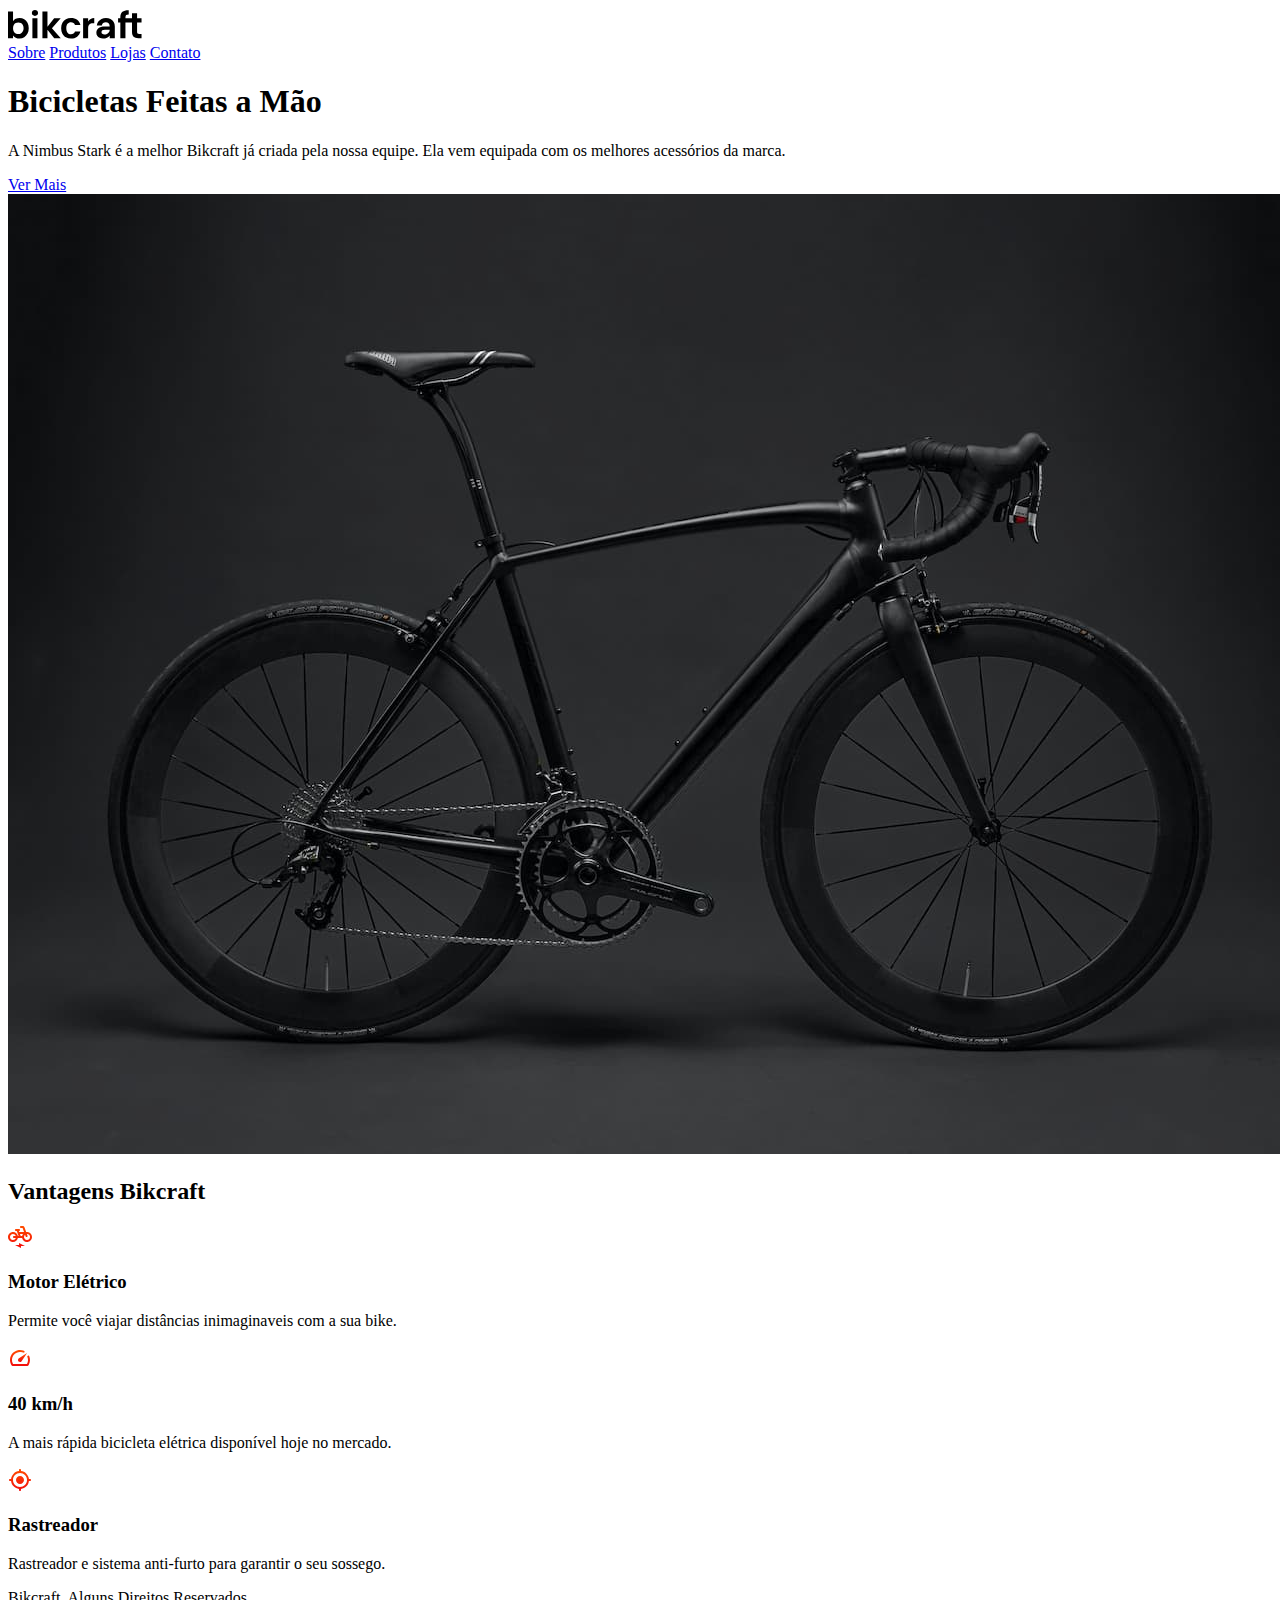
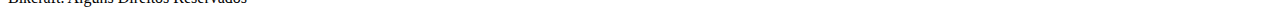
==== Posicionamento/index.html @ 7217cc4a "index.html ready" ====
<!DOCTYPE html>
<html lang="en">
<head>
    <meta charset="UTF-8">
    <meta http-equiv="X-UA-Compatible" content="IE=edge">
    <meta name="viewport" content="width=device-width, initial-scale=1.0">
    <title>Bikcraft
    </title>
</head>
<body>
    <img src="./img/bikcraft.svg" alt="Bikcraft">

    <div>
        <a href="/">Sobre</a>
        <a href="/">Produtos</a>
        <a href="/">Lojas</a>
        <a href="/">Contato</a>
    </div>
    <div class="conteudo">
        <div class="introducao">
            <span class="detalhe"></span>
            <h1>Bicicletas Feitas a Mão</h1>
            <p>A Nimbus Stark é a melhor Bikcraft já criada pela nossa equipe. 
            Ela vem equipada com os melhores acessórios da marca.</p>
            <a href="/">Ver Mais</a>
        </div>
        <img src="/Posicionamento/img/bicicleta.jpg" alt="bicicleta bikcraft">

        <h2>Vantagens Bikcraft</h2>

        <div class="vantagens">
            <div class="vantagens-item">
                <img src="/Posicionamento/img/eletrica.svg" alt="">
                <h3>Motor Elétrico</h3>
                <p>Permite você viajar distâncias inimaginaveis com a sua bike.</p>
            </div>
            <div class="vantagens-item">
                <img src="/Posicionamento/img/velocidade.svg" alt="">
                <h3>40 km/h</h3>
                <p>A mais rápida bicicleta elétrica disponível hoje no mercado.</p>
            </div>
            <div class="vantagens-item">
                <img src="/Posicionamento/img/rastreador.svg" alt="">
                <h3>Rastreador</h3>
                <p>Rastreador e sistema anti-furto para garantir o seu sossego.</p>
            </div>
        </div>
    </div>

<div class="rodape">
    <p>Bikcraft. Alguns Direitos Reservados</p>
</div>

</body>
</html>
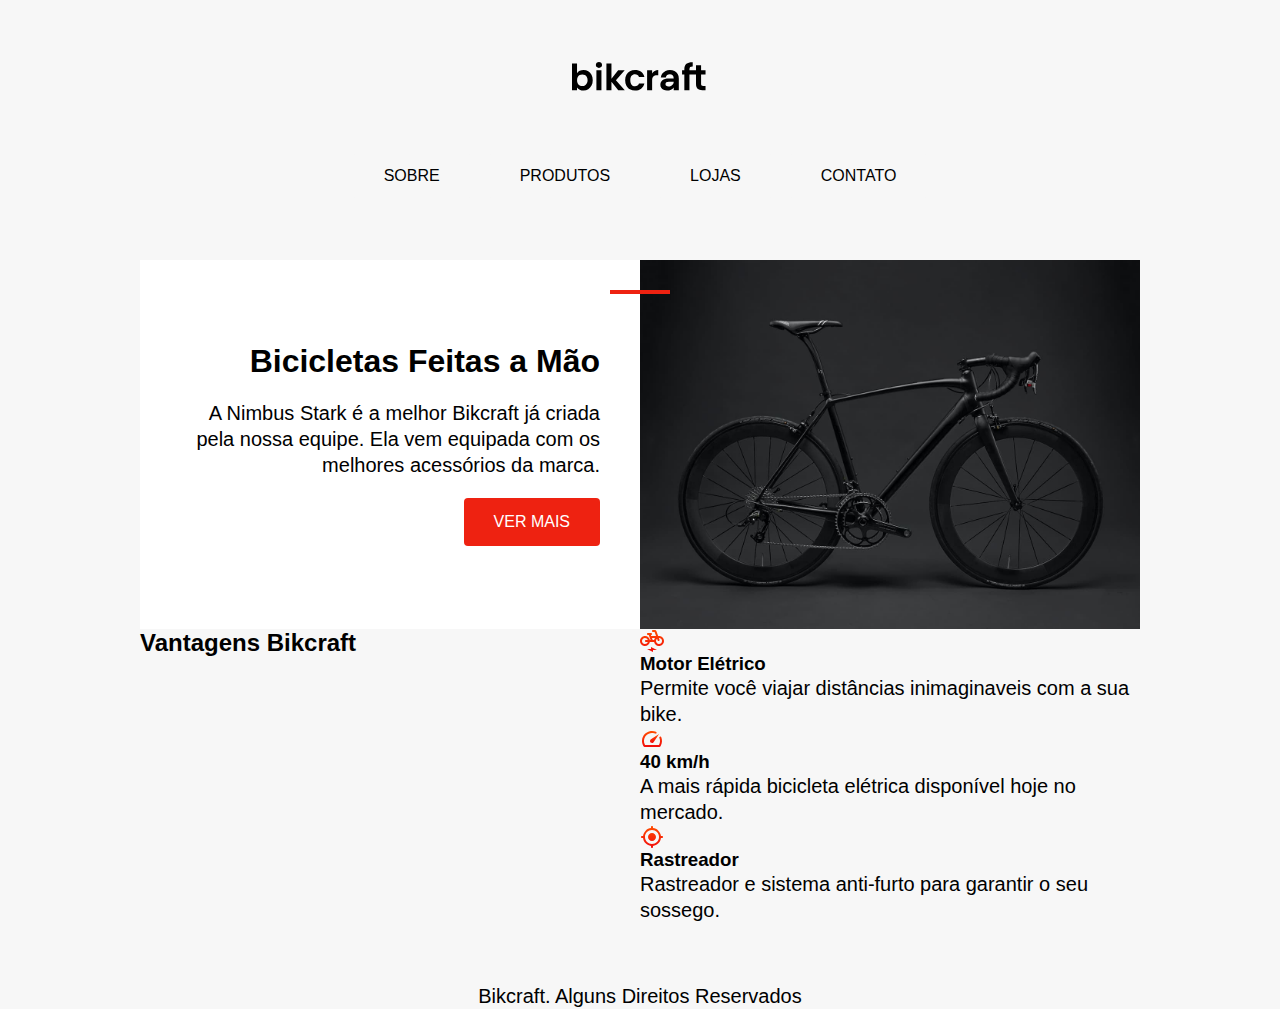
==== commit 059512e2: "First Collum ready" ====
--- a/Posicionamento/index.html
+++ b/Posicionamento/index.html
@@ -4,13 +4,13 @@
     <meta charset="UTF-8">
     <meta http-equiv="X-UA-Compatible" content="IE=edge">
     <meta name="viewport" content="width=device-width, initial-scale=1.0">
-    <title>Bikcraft
-    </title>
+    <title>Bikcraft</title>
+    <link rel="stylesheet" href="index.css">
 </head>
 <body>
     <img src="./img/bikcraft.svg" alt="Bikcraft">
 
-    <div>
+    <div class="menu">
         <a href="/">Sobre</a>
         <a href="/">Produtos</a>
         <a href="/">Lojas</a>
@@ -22,7 +22,7 @@
             <h1>Bicicletas Feitas a Mão</h1>
             <p>A Nimbus Stark é a melhor Bikcraft já criada pela nossa equipe. 
             Ela vem equipada com os melhores acessórios da marca.</p>
-            <a href="/">Ver Mais</a>
+            <a class="botao" href="/">Ver Mais</a>
         </div>
         <img src="/Posicionamento/img/bicicleta.jpg" alt="bicicleta bikcraft">
 
--- a/Posicionamento/index.css
+++ b/Posicionamento/index.css
@@ -0,0 +1,79 @@
+body{
+    font-family: Arial, Helvetica, sans-serif;
+    margin: 0px;
+    background: #f7f7f7;
+    display: grid;
+    gap: 60px;
+    justify-items: center;
+    margin-top: 60px;
+}
+
+img{
+    max-width: 100%;
+    display: block;
+}
+
+a{
+    text-decoration: none;
+}
+
+p,
+h1,
+h2,
+h3{
+    margin: 0px;
+}
+p{
+    font-size: 20px;
+    line-height: 1.3;
+}
+
+.menu{
+    display: flex;
+    gap: 20px;
+}
+
+.menu a{
+    background: #f7f7f7;
+    padding: 15px 30px;
+    border-radius: 4px;
+    color: #000;
+    text-transform: uppercase;
+}
+
+.conteudo{
+    display: grid;
+    grid-template-columns: 1fr 1fr;
+    max-width: 1000px;
+
+}
+
+.introducao{
+    background: #fff;
+    padding: 40px;
+    text-align: right;
+    position: relative;
+    display: grid;
+    align-content: center;
+    gap: 20px;
+    justify-items: end;
+
+}
+
+.detalhe{
+    width: 60px;
+    height: 4px;
+    background: #e21;
+    position: absolute;
+    top: 30px;
+    right: -30px;
+
+}
+
+.botao{
+    background: #e21;
+    color: #fff;
+    padding: 15px 30px;
+    border-radius: 4px;
+    text-transform: uppercase;
+}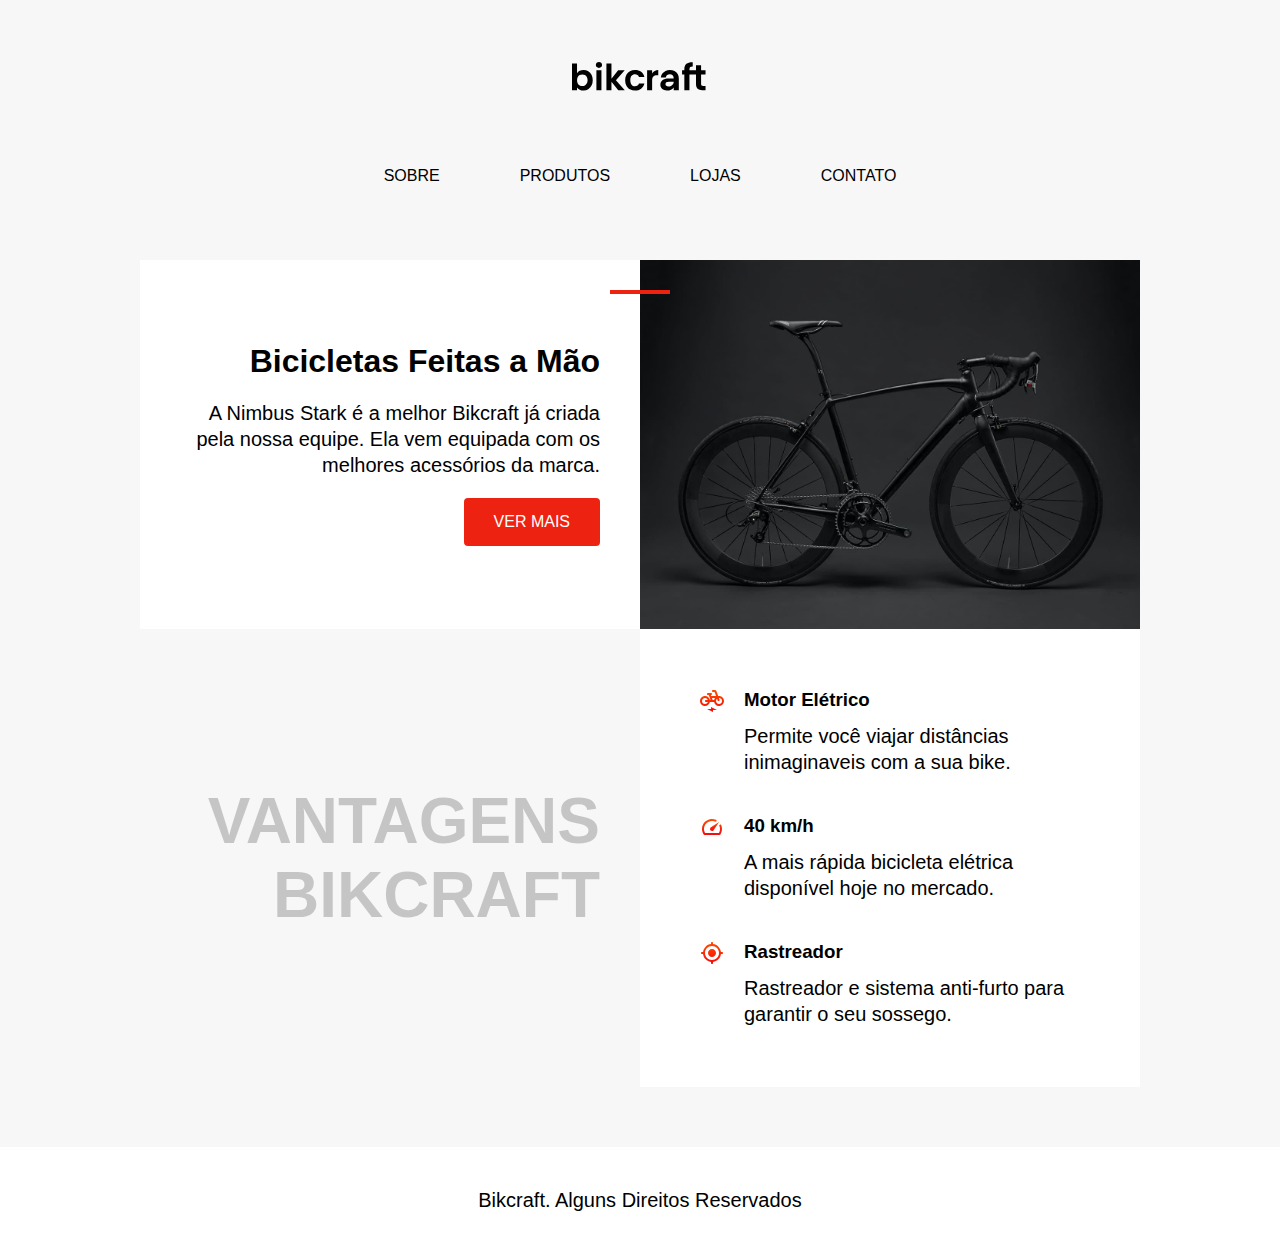
==== commit 21597ddb: "First Collum ready" ====
--- a/Posicionamento/index.html
+++ b/Posicionamento/index.html
@@ -26,7 +26,7 @@
         </div>
         <img src="/Posicionamento/img/bicicleta.jpg" alt="bicicleta bikcraft">
 
-        <h2>Vantagens Bikcraft</h2>
+        <h2 class="subtitulo">Vantagens Bikcraft</h2>
 
         <div class="vantagens">
             <div class="vantagens-item">
--- a/Posicionamento/index.css
+++ b/Posicionamento/index.css
@@ -76,4 +76,37 @@
     padding: 15px 30px;
     border-radius: 4px;
     text-transform: uppercase;
+}
+
+.subtitulo{
+    font-size: 64px;
+    text-transform: uppercase;
+    color: rgba(0, 0, 0, 0.2);
+    text-align: right;
+    padding: 40px;
+    align-self: center;
+}
+
+.vantagens{
+    background: #fff;
+    padding: 40px;
+}
+
+.vantagens-item{
+    display: grid;
+    grid-template-columns: auto 1fr;
+    gap: 10px 20px;
+    padding: 20px;
+}
+
+.vantagens-item p{
+    grid-column: 2;
+}
+
+.rodape{
+    background: #fff;
+    width: 100%;
+    text-align: center;
+    padding: 40px;
+    box-sizing: border-box;
 }